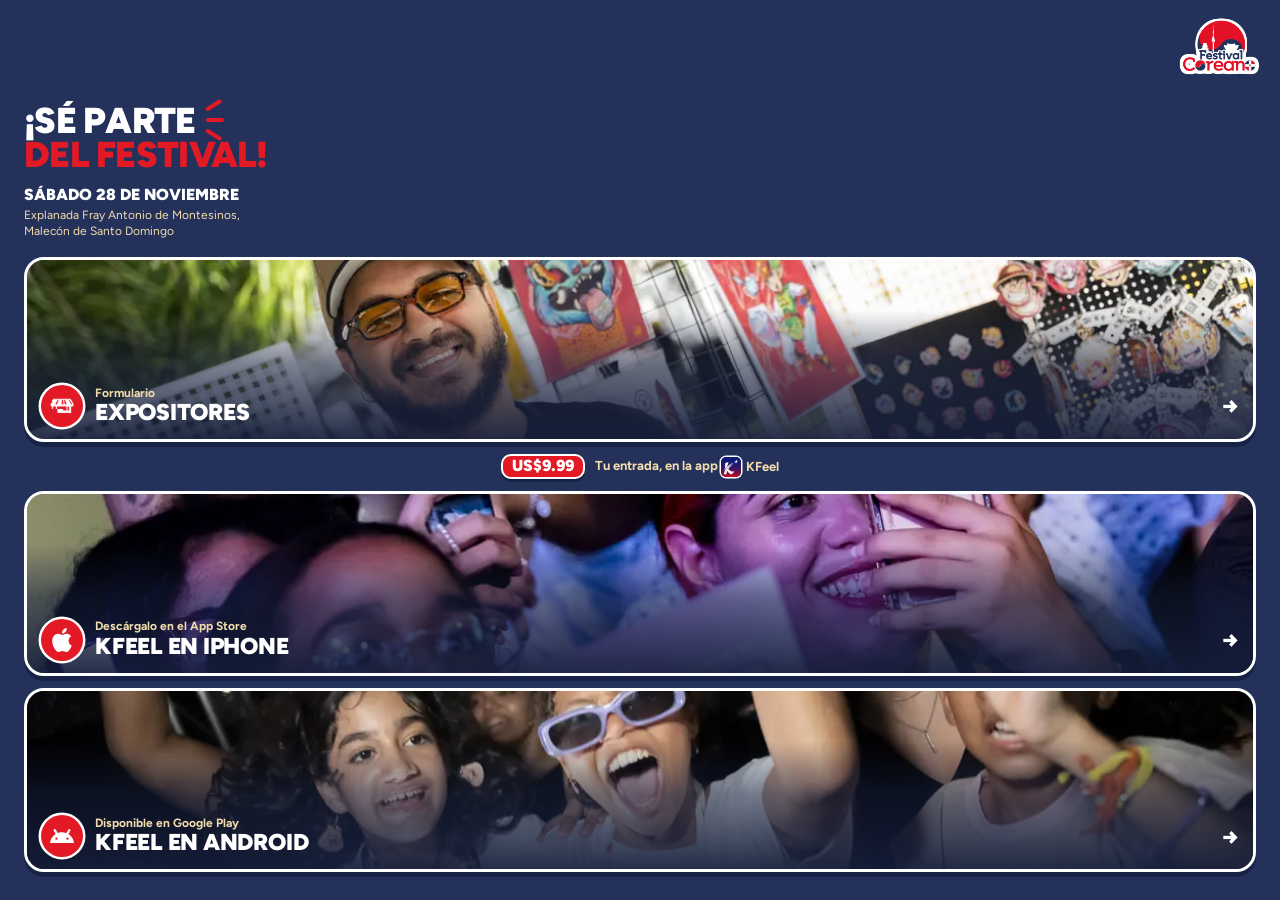
==== index.html @ 67c5ccd7 "Tres tarjetas con foto: Expositores, KFeel en iPhone y KFeel en Android Se quitan los formularios de" ====
<!doctype html>
<html lang="es">
<head>
<meta charset="utf-8">
<meta name="viewport" content="width=device-width, initial-scale=1, viewport-fit=cover">
<!-- Google tag (gtag.js) -->
<script async src="https://www.googletagmanager.com/gtag/js?id=G-Q073ND6GGD"></script>
<script>
  window.dataLayer = window.dataLayer || [];
  function gtag(){dataLayer.push(arguments);}
  gtag('js', new Date());

  // Analytics mide solo tres cosas: las visitas (page_view, que cuenta solo), los toques en las tiendas
  // (kfeel_android y kfeel_iphone, más abajo) y, una vez por visita, de qué enlace corto vino la gente:
  // /ig manda llegada_instagram y /tt manda llegada_tiktok. Los dos enlaces ponen utm_campaign=kfestrd2026;
  // sin esa etiqueta no se manda nada y la visita queda solo como page_view.
  gtag('config', 'G-Q073ND6GGD');
  (function () {
    var q = new URLSearchParams(location.search);
    var red = q.get('utm_campaign') === 'kfestrd2026' ? q.get('utm_source') : '';
    if (red !== 'instagram' && red !== 'tiktok') return;
    try { if (sessionStorage.getItem('llegada_enviada') === red) return; sessionStorage.setItem('llegada_enviada', red); } catch (e) {}
    gtag('event', 'llegada_' + red);
  })();
</script>
<!-- Meta Pixel Code -->
<script>
!function(f,b,e,v,n,t,s)
{if(f.fbq)return;n=f.fbq=function(){n.callMethod?
n.callMethod.apply(n,arguments):n.queue.push(arguments)};
if(!f._fbq)f._fbq=n;n.push=n;n.loaded=!0;n.version='2.0';
n.queue=[];t=b.createElement(e);t.async=!0;
t.src=v;s=b.getElementsByTagName(e)[0];
s.parentNode.insertBefore(t,s)}(window, document,'script',
'https://connect.facebook.net/en_US/fbevents.js');
fbq('init', '1114796387611197');
fbq('track', 'PageView');
</script>
<!-- End Meta Pixel Code -->
<!-- TikTok Pixel Code Start -->
<script>
!function (w, d, t) {
  w.TiktokAnalyticsObject=t;var ttq=w[t]=w[t]||[];ttq.methods=["page","track","identify","instances","debug","on","off","once","ready","alias","group","enableCookie","disableCookie","holdConsent","revokeConsent","grantConsent"],ttq.setAndDefer=function(t,e){t[e]=function(){t.push([e].concat(Array.prototype.slice.call(arguments,0)))}};for(var i=0;i<ttq.methods.length;i++)ttq.setAndDefer(ttq,ttq.methods[i]);ttq.instance=function(t){for(var e=ttq._i[t]||[],n=0;n<ttq.methods.length;n++)ttq.setAndDefer(e,ttq.methods[n]);return e},ttq.load=function(e,n){var r="https://analytics.tiktok.com/i18n/pixel/events.js",o=n&&n.partner;ttq._i=ttq._i||{},ttq._i[e]=[],ttq._i[e]._u=r,ttq._t=ttq._t||{},ttq._t[e]=+new Date,ttq._o=ttq._o||{},ttq._o[e]=n||{};n=document.createElement("script");n.type="text/javascript",n.async=!0,n.src=r+"?sdkid="+e+"&lib="+t;e=document.getElementsByTagName("script")[0];e.parentNode.insertBefore(n,e)};

  ttq.load('DBH21A3C77U8I4RJ18D0');
  ttq.page();
}(window, document, 'ttq');
</script>
<!-- TikTok Pixel Code End -->
<title>Festival Coreano RD 2026</title>
<meta name="description" content="Formularios y entrada del Festival Coreano RD, sábado 28 de noviembre de 2026 en el Malecón de Santo Domingo.">
<link rel="icon" href="assets/logo.png">
<meta name="google-site-verification" content="m5EvNS1UbblogTMlpq-ppuZZUgZYnqOOjz6ZH6lhXWU">
<meta name="facebook-domain-verification" content="5dp5u2o7buul19uvscwjt0ymgu2imk">
<link rel="preconnect" href="https://fonts.googleapis.com">
<link rel="preconnect" href="https://fonts.gstatic.com" crossorigin>
<link href="https://fonts.googleapis.com/css2?family=Figtree:wght@400;500;700;800;900&display=swap" rel="stylesheet">
<link rel="stylesheet" href="comun.css">
<style>
  /* Linktree del Festival Coreano RD 2026 · versión E1 «Cartel compacto», con tarjetas con foto.
     Marino liso, logo con contorno blanco arriba a la derecha, trazos rojos de impacto y stickers rojos con borde blanco. */
  body { display: grid; position: relative; isolation: isolate; background-color: var(--marino); color: var(--blanco); }
  .impacto { position: relative; display: inline-block; width: 26px; height: 30px; vertical-align: top; margin-left: 6px; }
  .impacto i { position: absolute; left: 4px; width: 18px; height: 4px; border-radius: 4px; background: var(--rojo); transform-origin: left center; }
  .impacto i:nth-child(1) { top: 4px; transform: rotate(-32deg); }
  .impacto i:nth-child(2) { top: 14px; }
  .impacto i:nth-child(3) { top: 24px; transform: rotate(32deg); }
  header { position: relative; padding: 86px 24px 0; }
  h1 { margin: 0; text-transform: uppercase; font-size: clamp(30px, 9vw, 36px); font-weight: 900; line-height: .94; letter-spacing: -0.02em; }
  h1 span { display: block; }
  h1 .l2 { color: var(--rojo); }
  .logo { position: absolute; top: 14px; right: 18px; width: 84px; height: auto;
    filter: drop-shadow(2px 0 0 #fff) drop-shadow(-2px 0 0 #fff) drop-shadow(0 2px 0 #fff) drop-shadow(0 -2px 0 #fff); }

  /* las tarjetas con foto ocupan el alto que sobra, repartido en partes iguales: no quedan huecos muertos */
  .tarjetas { min-height: 0; display: grid; grid-template-rows: minmax(0, 1fr) auto minmax(0, 1fr) minmax(0, 1fr); gap: 12px;
    padding: 18px 24px max(28px, calc(env(safe-area-inset-bottom) + 14px)); }
  .tarjeta { position: relative; min-height: 0; overflow: hidden; isolation: isolate; display: flex; align-items: flex-end;
    border: 3px solid var(--blanco); border-radius: 20px; background: var(--humo); box-shadow: 0 5px 0 rgb(10 18 45 / .45);
    transition: scale 140ms ease-out; }
  .tarjeta img { position: absolute; inset: 0; z-index: -2; width: 100%; height: 100%; object-fit: cover; }
  /* velo marino abajo para que el texto se lea sobre cualquier foto */
  .tarjeta::before { content: ""; position: absolute; inset: 0; z-index: -1;
    background: linear-gradient(to top, rgb(20 29 58 / .92) 0, rgb(20 29 58 / .55) 42%, rgb(20 29 58 / 0) 72%); }
  .pie { display: flex; align-items: center; gap: 12px; width: 100%; padding: 0 14px 12px; }
  .disco { flex: none; width: 42px; height: 42px; border-radius: 50%; display: grid; place-items: center; background: var(--rojo); color: var(--blanco);
    box-shadow: 0 0 0 2.5px var(--blanco); }
  .disco .ico-m { width: 24px; height: 24px; }
  .pie .txt { min-width: 0; flex: 1; line-height: 1.1; }
  .pie small { display: block; font-size: 12px; font-weight: 700; color: var(--crema); white-space: nowrap; overflow: hidden; text-overflow: ellipsis; }
  .pie b { display: block; font-size: clamp(19px, 5.6vw, 23px); font-weight: 900; text-transform: uppercase; letter-spacing: -.01em; white-space: nowrap; }
  .flecha { flex: none; font-size: 22px; font-weight: 900; }
  .tarjeta.cerrado { opacity: .55; }
  .tarjeta:active { scale: 0.97; }
  .tarjeta:focus-visible { outline: 3px solid var(--crema); outline-offset: 3px; }
  .kfeel-mini { display: inline-flex; align-items: center; gap: 5px; white-space: nowrap; vertical-align: middle; }
  .kfeel-mini img { width: 20px; height: 20px; border-radius: 5px; box-shadow: 0 0 0 1.5px var(--blanco); display: block; }
  .sticker { flex: none; padding: 1px 9px 2px; border: 2.5px solid var(--blanco); border-radius: 10px; background: var(--rojo); color: var(--blanco);
    font-size: 16px; font-weight: 900; line-height: 1.15; box-shadow: 0 3px 0 rgb(10 18 45 / .45); }
  [data-contador][hidden] { display: none !important; }
  .entrada { margin: 0; display: flex; align-items: center; justify-content: center; gap: 10px; font-size: 13px; font-weight: 700; color: var(--crema); }

  body { grid-template-rows: auto minmax(0, 1fr); }
  /* el contador usa la franja vacía junto al logo */
  .contador { position: absolute; top: 16px; left: 24px; display: flex; align-items: baseline; gap: 6px;
    padding: 6px 14px 7px; border-radius: 14px; background: var(--crema); color: var(--marino);
    font-size: 15px; font-weight: 800; box-shadow: 0 4px 0 var(--rojo); rotate: -2deg; }
  .contador strong { font-size: 30px; font-weight: 900; line-height: 1; letter-spacing: -.02em; color: var(--rojo); }
  header { padding-top: 104px; } /* franja más alta: el contador respira sobre el titular */
  .bajada { margin: 14px 0 0; }
  .dia { font-size: clamp(14px, 4.2vw, 16px); font-weight: 900; text-transform: uppercase; line-height: 1.15; }
  .lugar { margin-top: 3px; font-size: 12px; line-height: 1.35; color: var(--crema); }
  @media (max-height: 700px) { body > header { padding-top: 92px; } .tarjetas { gap: 10px; padding-top: 14px; padding-bottom: max(20px, calc(env(safe-area-inset-bottom) + 10px)); } .contador { top: 12px; } .contador strong { font-size: 24px; } }

  @media (max-height: 700px) {
    header { padding-top: 76px; }
    .logo { width: 74px; top: 10px; }
    h1 { font-size: 29px; }
  }
</style>
</head>
<body>
<noscript><img height="1" width="1" style="display:none" alt=""
src="https://www.facebook.com/tr?id=1114796387611197&ev=PageView&noscript=1"
/></noscript>


  <header>
    <img class="logo entra" style="--n:0" src="assets/logo.png" alt="Festival Coreano RD">
    <p class="contador entra" style="--n:0" data-contador="corto" hidden></p>
    <h1><span class="l1 entra" style="--n:0">¡Sé parte<span class="impacto" aria-hidden="true"><i></i><i></i><i></i></span></span><span class="l2 entra" style="--n:1">del festival!</span></h1>
    <div class="bajada entra" style="--n:2"><p class="dia" style="margin:0">Sábado 28 de noviembre</p><p class="lugar" style="margin:3px 0 0">Explanada Fray Antonio de Montesinos,<br>Malecón de Santo Domingo</p></div>
  </header>
  <main class="tarjetas" aria-label="Formulario de expositores y descarga de KFeel">
    <p class="entrada entra" style="--n:4"><span class="sticker" aria-label="Entrada: 9.99 dólares">US$9.99</span><span>Tu entrada, en la app <span class="kfeel-mini"><img src="iconos/kfeel.png" alt="" width="20" height="20">KFeel</span></span></p>
  </main>


<script type="module">
  import { BOTONES, TIENDAS, externo, plazo, avisarPendientes, redDeOrigen, enlaceTienda } from './enlaces.js?v=13';
  avisarPendientes();

  // Los íconos van en blanco dentro de un círculo rojo, como en "¿Cómo acceder?"
  // (el puesto de expositores sale del ícono oficial de la marca, recortado como silueta en PNG)
  const glifo = e => `<span class="ico-m" style="--src:url('iconos/${e.icono.includes('.') ? e.icono : e.icono + '.svg'}')" aria-hidden="true"></span>`;

  // Las tiendas llevan la red de origen dentro del enlace de Google Play (y para los píxeles)
  const red = redDeOrigen();
  const tarjeta = (e, n, href, evento) => `
    <a class="tarjeta entra${plazo(e)?.cerrado ? ' cerrado' : ''}" style="--n:${n}" href="${href}"${externo(e)} data-boton="${e.titulo}"${evento ? ` data-evento="${evento}"` : ''} aria-label="${e.nombre}: ${e.arriba}">
      <img src="fotos/${e.foto}.webp" alt="" style="object-position:${e.encuadre}" decoding="async">
      <span class="pie"><span class="disco">${glifo(e)}</span><span class="txt"><small>${e.arriba}</small><b>${e.nombre}</b></span><span class="flecha" aria-hidden="true">→</span></span>
    </a>`;
  const tarjetas = document.querySelector('.tarjetas'), entrada = tarjetas.querySelector('.entrada');
  entrada.insertAdjacentHTML('beforebegin', BOTONES.map(e => tarjeta(e, 3, e.url)).join(''));
  entrada.insertAdjacentHTML('afterend', TIENDAS.map((t, i) => tarjeta(t, 5 + i, enlaceTienda(t, red), t.evento)).join(''));

  {
    const hoy = new Date(), fiesta = new Date(2026, 10, 28);
    const dias = Math.round((fiesta - new Date(hoy.getFullYear(), hoy.getMonth(), hoy.getDate())) / 864e5);
    const verbo = dias === 1 ? 'Falta' : 'Faltan', unidad = dias === 1 ? 'día' : 'días';
    document.querySelectorAll('[data-contador]').forEach(c => {
      if (dias < 0) return;
      const modo = c.dataset.contador;
      c.innerHTML = dias === 0 ? '<strong>¡Es hoy!</strong>'
        : modo === 'pila' ? `<small>${verbo}</small><strong>${dias}</strong><small>${unidad}</small>`
        : `${verbo} <strong>${dias}</strong> ${unidad}${modo === 'frase' ? ' para el festival' : ''}`;
      c.hidden = false;
    });
  }

  // Cada toque que abre un enlace se mide en los píxeles de Meta y TikTok, con el origen de la visita.
  // En Google Analytics solo se cuentan los toques en las tiendas: kfeel_iphone y kfeel_android.
  function medir(boton, href, evento) {
    if (evento && typeof gtag === 'function') gtag('event', evento, { transport_type: 'beacon' });
    // Para los dos píxeles: a dónde lleva el botón decide el evento estándar, el que los anuncios pueden
    // optimizar. Las tiendas de KFeel son donde se compra la entrada; los formularios, un registro.
    const esApp = /apps\.apple\.com|play\.google\.com/.test(href);
    const esFormulario = /docs\.google\.com\/forms/.test(href);
    if (typeof fbq === 'function') {
      if (esApp) fbq('track', 'InitiateCheckout', { content_name: boton, content_category: 'Entrada en KFeel' });
      else if (esFormulario) fbq('track', 'Lead', { content_name: boton, content_category: 'Formulario' });
      // Evento propio con el nombre de cada botón, igual que en Analytics
      fbq('trackCustom', 'ClicBoton', { boton, destino: href, red_origen: red });
    }
    // TikTok: los mismos dos momentos que en Meta y con los mismos nombres (Lead en los formularios,
    // InitiateCheckout en las tiendas), más el mismo ClicBoton propio, para poder cruzar las tres
    // mediciones botón por botón. Ojo: «SubmitForm» es un alias viejo que el SDK traduce a Lead antes
    // de enviarlo, así que se manda Lead directo y el panel de TikTok muestra lo mismo que dice este código.
    if (typeof ttq !== 'undefined' && typeof ttq.track === 'function') {
      if (esApp) ttq.track('InitiateCheckout', { content_name: boton, content_type: 'product', description: 'Entrada en KFeel' });
      else if (esFormulario) ttq.track('Lead', { content_name: boton, description: 'Formulario' });
      ttq.track('ClicBoton', { content_name: boton, description: href, red_origen: red });
    }
  }

  tarjetas.addEventListener('click', e => {
    const a = e.target.closest('.tarjeta');
    if (!a || e.defaultPrevented) return;
    const href = a.getAttribute('href');
    if (!href || href.startsWith('#')) return;
    medir(a.dataset.boton, href, a.dataset.evento);
  });
</script>
</body>
</html>
---- comun.css ----
/* Base del linktree: colores y tipografía del sistema visual del Festival Coreano RD */
:root {
  --rojo: #e31a26;
  --marino: #23315b;
  --crema: #f2dcad;
  --papel: #f4f4f2;
  --gris: #c9cacc;
  --humo: #5f6882;
  --blanco: #fff;
  /* Avenir Next solo existe en Apple; Figtree es la alternativa web más cercana para Android */
  --letra: "Avenir Next", "Avenir", "Figtree", system-ui, sans-serif;
  --salida: cubic-bezier(0.23, 1, 0.32, 1);
}

* { box-sizing: border-box; }
html, body { margin: 0; height: 100%; }
body {
  height: 100dvh;
  overflow: hidden;
  font-family: var(--letra);
  -webkit-font-smoothing: antialiased;
  -webkit-tap-highlight-color: transparent;
  overscroll-behavior: none;
}
a { color: inherit; text-decoration: none; }
img { display: block; }

/* Ícono monocromo pintado con el color del texto */
.ico-m {
  display: block;
  background: currentColor;
  -webkit-mask: var(--src) center / contain no-repeat;
          mask: var(--src) center / contain no-repeat;
}

/* Entrada en cascada (frame.md: etiqueta, línea 1, línea 2…) */
.entra { opacity: 0; transform: translateY(10px); animation: entra 520ms var(--salida) forwards; animation-delay: calc(var(--n, 0) * 90ms + 80ms); }
@keyframes entra { to { opacity: 1; transform: none; } }

.solo-lector {
  position: absolute; width: 1px; height: 1px; overflow: hidden;
  clip: rect(0 0 0 0); white-space: nowrap;
}

@media (prefers-reduced-motion: reduce) {
  .entra { animation: aparece 200ms ease forwards; transform: none; }
  @keyframes aparece { to { opacity: 1; } }
}
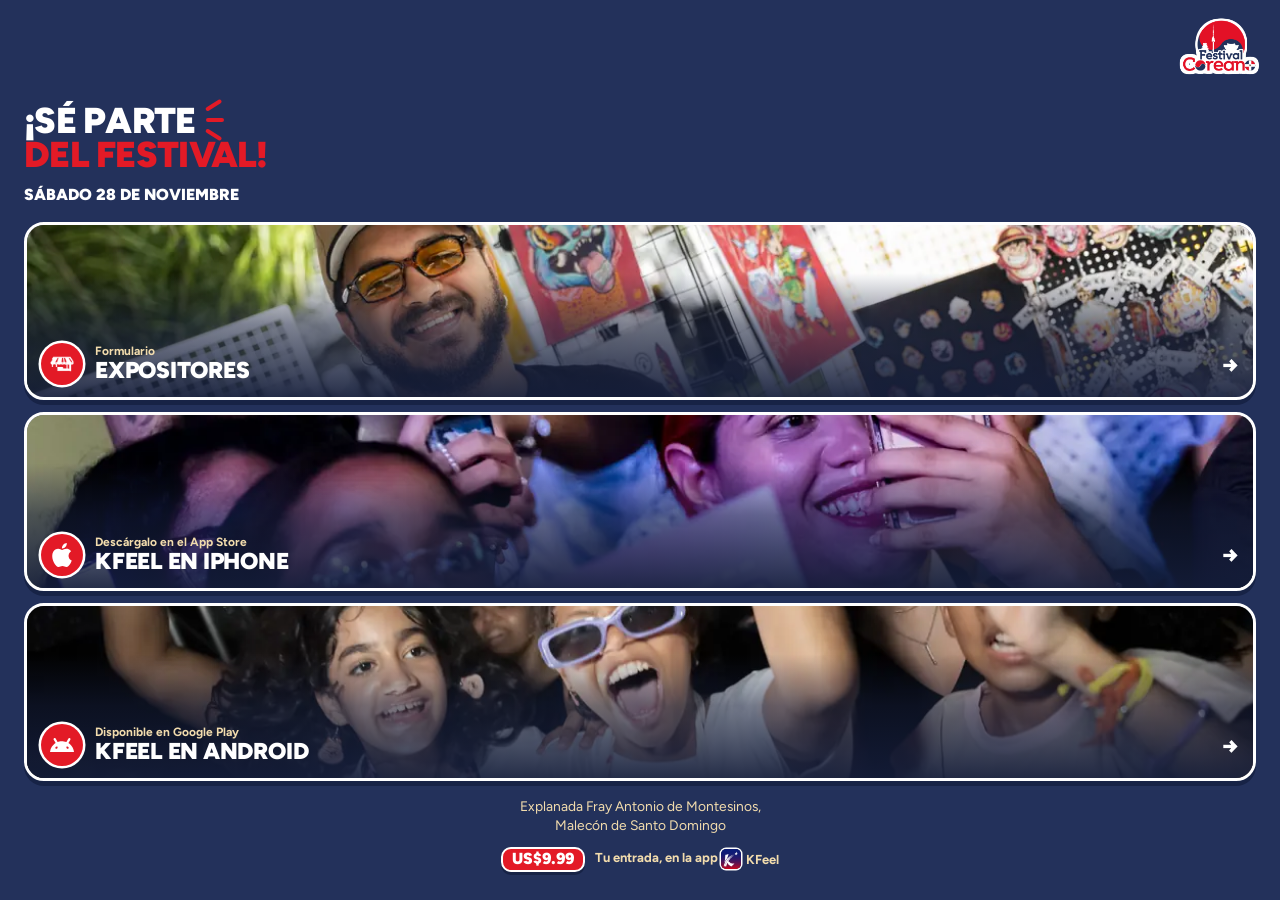
==== commit 93c07599: "Orden: titular, fecha, tarjetas, lugar y precio El lugar pasa debajo de las tarjetas, 15 % más grand" ====
--- a/index.html
+++ b/index.html
@@ -73,8 +73,7 @@
     filter: drop-shadow(2px 0 0 #fff) drop-shadow(-2px 0 0 #fff) drop-shadow(0 2px 0 #fff) drop-shadow(0 -2px 0 #fff); }
 
   /* las tarjetas con foto ocupan el alto que sobra, repartido en partes iguales: no quedan huecos muertos */
-  .tarjetas { min-height: 0; display: grid; grid-template-rows: minmax(0, 1fr) auto minmax(0, 1fr) minmax(0, 1fr); gap: 12px;
-    padding: 18px 24px max(28px, calc(env(safe-area-inset-bottom) + 14px)); }
+  .tarjetas { min-height: 0; display: grid; grid-template-rows: repeat(3, minmax(0, 1fr)); gap: 12px; padding: 18px 24px 0; }
   .tarjeta { position: relative; min-height: 0; overflow: hidden; isolation: isolate; display: flex; align-items: flex-end;
     border: 3px solid var(--blanco); border-radius: 20px; background: var(--humo); box-shadow: 0 5px 0 rgb(10 18 45 / .45);
     transition: scale 140ms ease-out; }
@@ -100,7 +99,7 @@
   [data-contador][hidden] { display: none !important; }
   .entrada { margin: 0; display: flex; align-items: center; justify-content: center; gap: 10px; font-size: 13px; font-weight: 700; color: var(--crema); }
 
-  body { grid-template-rows: auto minmax(0, 1fr); }
+  body { grid-template-rows: auto minmax(0, 1fr) auto; }
   /* el contador usa la franja vacía junto al logo */
   .contador { position: absolute; top: 16px; left: 24px; display: flex; align-items: baseline; gap: 6px;
     padding: 6px 14px 7px; border-radius: 14px; background: var(--crema); color: var(--marino);
@@ -109,8 +108,10 @@
   header { padding-top: 104px; } /* franja más alta: el contador respira sobre el titular */
   .bajada { margin: 14px 0 0; }
   .dia { font-size: clamp(14px, 4.2vw, 16px); font-weight: 900; text-transform: uppercase; line-height: 1.15; }
-  .lugar { margin-top: 3px; font-size: 12px; line-height: 1.35; color: var(--crema); }
-  @media (max-height: 700px) { body > header { padding-top: 92px; } .tarjetas { gap: 10px; padding-top: 14px; padding-bottom: max(20px, calc(env(safe-area-inset-bottom) + 10px)); } .contador { top: 12px; } .contador strong { font-size: 24px; } }
+  /* abajo, el lugar y el precio de la entrada, centrados */
+  .cierre { padding: 16px 24px max(28px, calc(env(safe-area-inset-bottom) + 14px)); text-align: center; }
+  .lugar { margin: 0 0 12px; font-size: 13.8px; line-height: 1.35; color: var(--crema); } /* 15 % más grande que los 12 px de antes */
+  @media (max-height: 700px) { body > header { padding-top: 92px; } .tarjetas { gap: 10px; padding-top: 14px; } .cierre { padding-top: 12px; padding-bottom: max(20px, calc(env(safe-area-inset-bottom) + 10px)); } .lugar { margin-bottom: 8px; } .contador { top: 12px; } .contador strong { font-size: 24px; } }
 
   @media (max-height: 700px) {
     header { padding-top: 76px; }
@@ -129,11 +130,13 @@
     <img class="logo entra" style="--n:0" src="assets/logo.png" alt="Festival Coreano RD">
     <p class="contador entra" style="--n:0" data-contador="corto" hidden></p>
     <h1><span class="l1 entra" style="--n:0">¡Sé parte<span class="impacto" aria-hidden="true"><i></i><i></i><i></i></span></span><span class="l2 entra" style="--n:1">del festival!</span></h1>
-    <div class="bajada entra" style="--n:2"><p class="dia" style="margin:0">Sábado 28 de noviembre</p><p class="lugar" style="margin:3px 0 0">Explanada Fray Antonio de Montesinos,<br>Malecón de Santo Domingo</p></div>
+    <div class="bajada entra" style="--n:2"><p class="dia" style="margin:0">Sábado 28 de noviembre</p></div>
   </header>
-  <main class="tarjetas" aria-label="Formulario de expositores y descarga de KFeel">
-    <p class="entrada entra" style="--n:4"><span class="sticker" aria-label="Entrada: 9.99 dólares">US$9.99</span><span>Tu entrada, en la app <span class="kfeel-mini"><img src="iconos/kfeel.png" alt="" width="20" height="20">KFeel</span></span></p>
-  </main>
+  <main class="tarjetas" aria-label="Formulario de expositores y descarga de KFeel"></main>
+  <footer class="cierre entra" style="--n:6">
+    <p class="lugar">Explanada Fray Antonio de Montesinos,<br>Malecón de Santo Domingo</p>
+    <p class="entrada"><span class="sticker" aria-label="Entrada: 9.99 dólares">US$9.99</span><span>Tu entrada, en la app <span class="kfeel-mini"><img src="iconos/kfeel.png" alt="" width="20" height="20">KFeel</span></span></p>
+  </footer>
 
 
 <script type="module">
@@ -151,9 +154,8 @@
       <img src="fotos/${e.foto}.webp" alt="" style="object-position:${e.encuadre}" decoding="async">
       <span class="pie"><span class="disco">${glifo(e)}</span><span class="txt"><small>${e.arriba}</small><b>${e.nombre}</b></span><span class="flecha" aria-hidden="true">→</span></span>
     </a>`;
-  const tarjetas = document.querySelector('.tarjetas'), entrada = tarjetas.querySelector('.entrada');
-  entrada.insertAdjacentHTML('beforebegin', BOTONES.map(e => tarjeta(e, 3, e.url)).join(''));
-  entrada.insertAdjacentHTML('afterend', TIENDAS.map((t, i) => tarjeta(t, 5 + i, enlaceTienda(t, red), t.evento)).join(''));
+  const tarjetas = document.querySelector('.tarjetas');
+  tarjetas.innerHTML = [...BOTONES.map(e => tarjeta(e, 3, e.url)), ...TIENDAS.map((t, i) => tarjeta(t, 4 + i, enlaceTienda(t, red), t.evento))].join('');
 
   {
     const hoy = new Date(), fiesta = new Date(2026, 10, 28);
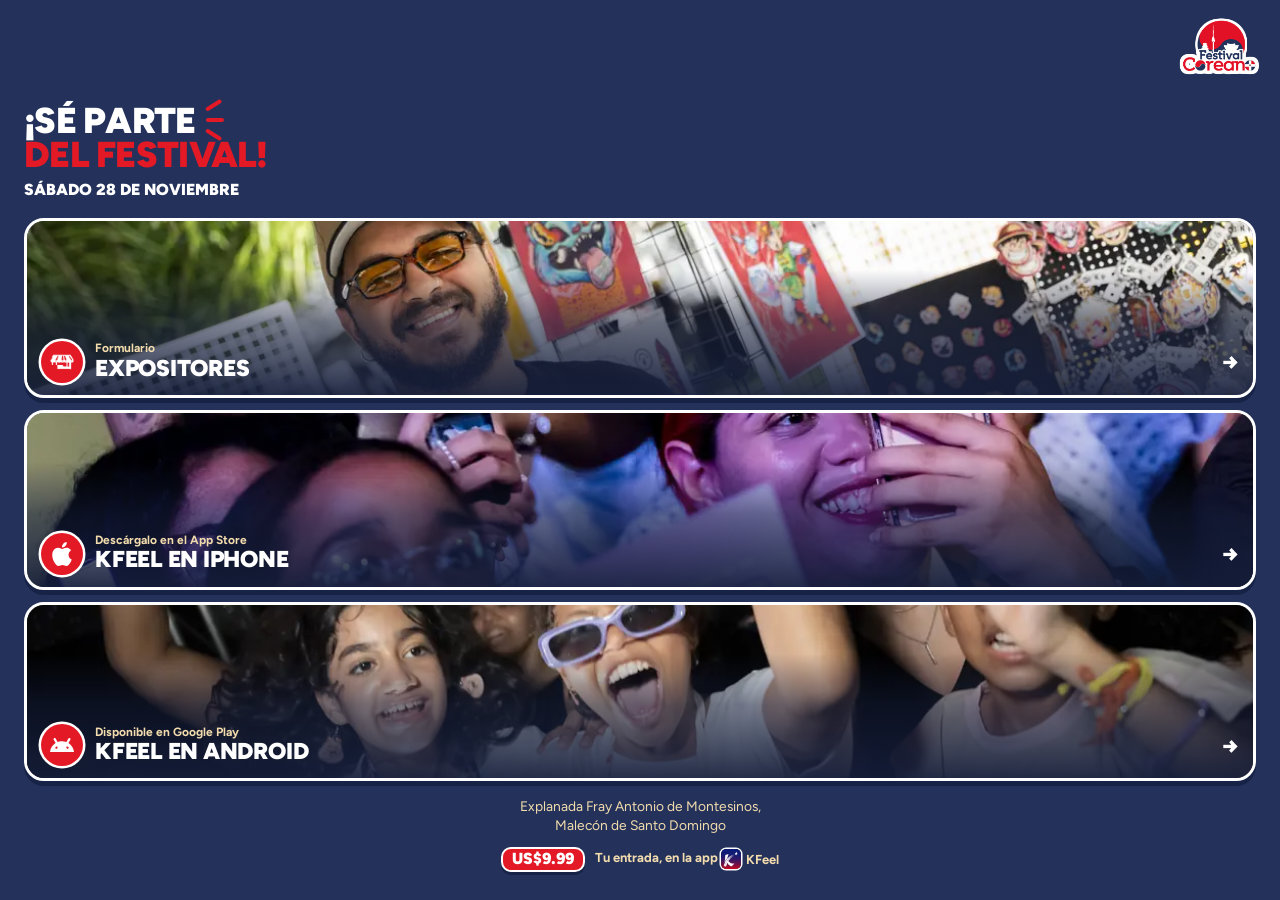
==== commit 61f7f993: "30 % menos espacio entre el titular y la fecha (14 → 9,8 px) Co-Authored-By: Claude Opus 5.5 <norepl" ====
--- a/index.html
+++ b/index.html
@@ -106,7 +106,7 @@
     font-size: 15px; font-weight: 800; box-shadow: 0 4px 0 var(--rojo); rotate: -2deg; }
   .contador strong { font-size: 30px; font-weight: 900; line-height: 1; letter-spacing: -.02em; color: var(--rojo); }
   header { padding-top: 104px; } /* franja más alta: el contador respira sobre el titular */
-  .bajada { margin: 14px 0 0; }
+  .bajada { margin: 9.8px 0 0; } /* 30 % menos espacio entre el titular y la fecha (antes 14 px) */
   .dia { font-size: clamp(14px, 4.2vw, 16px); font-weight: 900; text-transform: uppercase; line-height: 1.15; }
   /* abajo, el lugar y el precio de la entrada, centrados */
   .cierre { padding: 16px 24px max(28px, calc(env(safe-area-inset-bottom) + 14px)); text-align: center; }
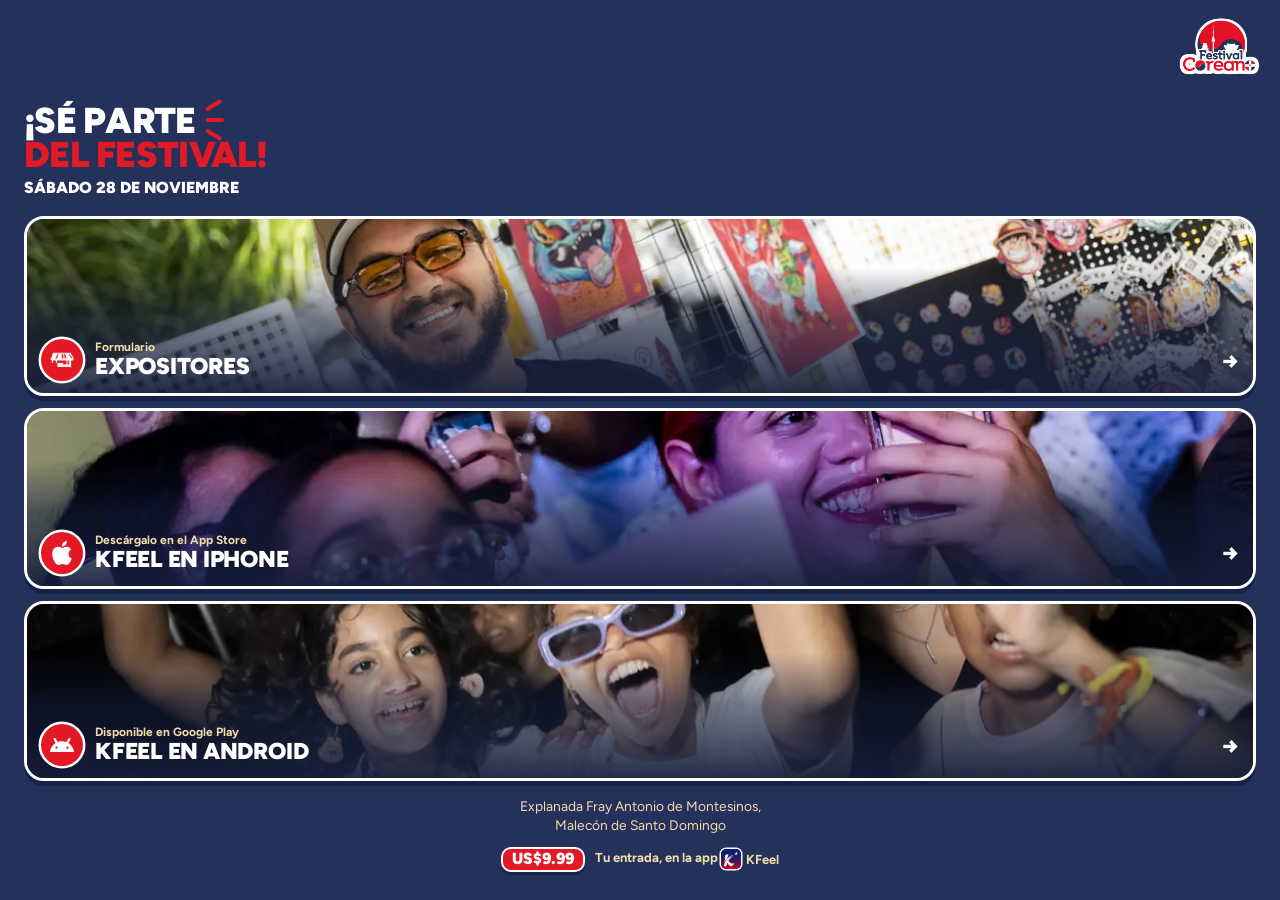
==== commit 8fe092b1: "20 % menos espacio entre el titular y la fecha (9,8 → 7,84 px) Co-Authored-By: Claude Opus 5.5 <nore" ====
--- a/index.html
+++ b/index.html
@@ -106,7 +106,7 @@
     font-size: 15px; font-weight: 800; box-shadow: 0 4px 0 var(--rojo); rotate: -2deg; }
   .contador strong { font-size: 30px; font-weight: 900; line-height: 1; letter-spacing: -.02em; color: var(--rojo); }
   header { padding-top: 104px; } /* franja más alta: el contador respira sobre el titular */
-  .bajada { margin: 9.8px 0 0; } /* 30 % menos espacio entre el titular y la fecha (antes 14 px) */
+  .bajada { margin: 7.84px 0 0; } /* espacio entre el titular y la fecha: 14 px, -30 % y luego -20 % */
   .dia { font-size: clamp(14px, 4.2vw, 16px); font-weight: 900; text-transform: uppercase; line-height: 1.15; }
   /* abajo, el lugar y el precio de la entrada, centrados */
   .cierre { padding: 16px 24px max(28px, calc(env(safe-area-inset-bottom) + 14px)); text-align: center; }
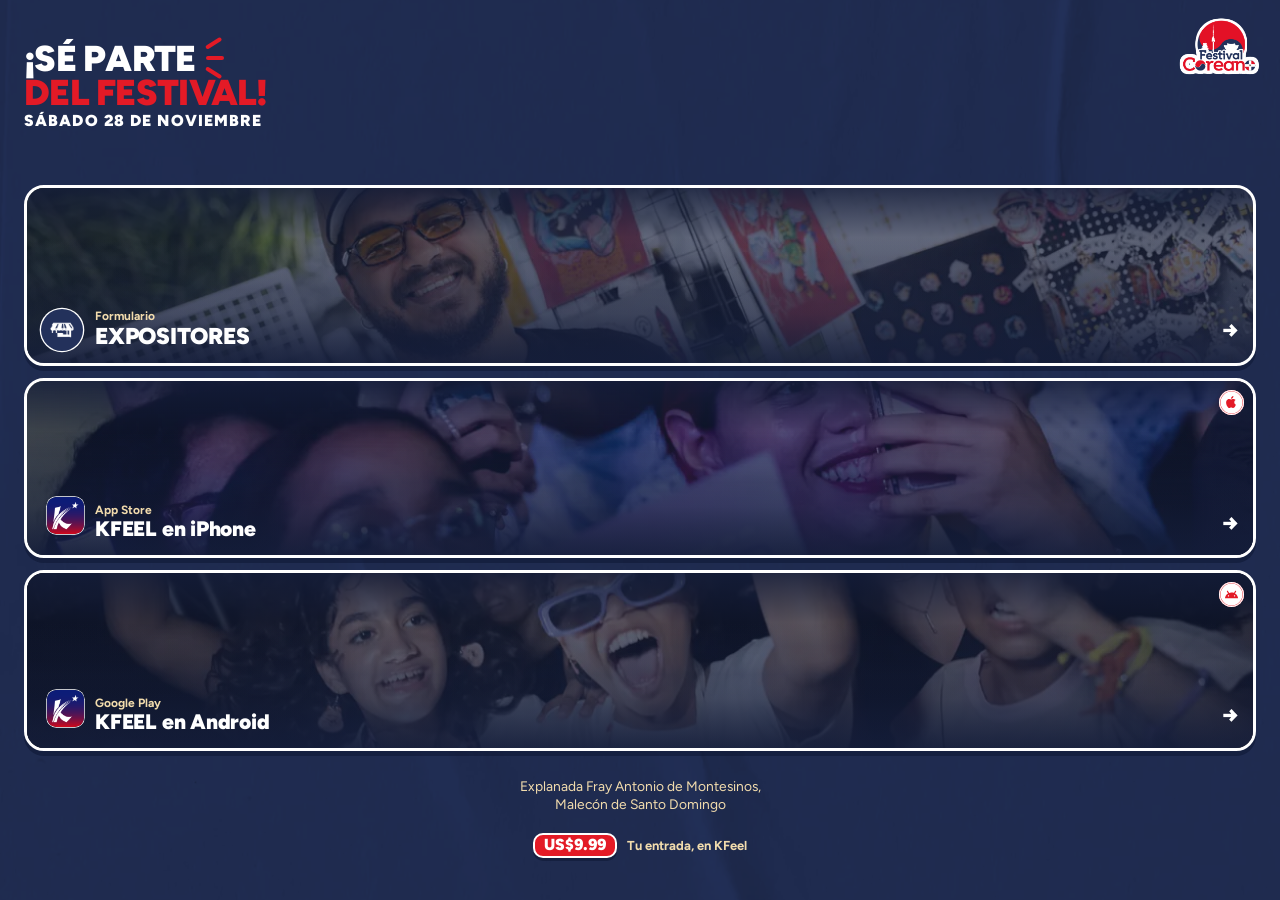
==== commit 190cdac4: "Diseño del SVG del 3 nov: fondo de papel, contador bajo el logo e ícono de KFeel en las tiendas - Fo" ====
--- a/index.html
+++ b/index.html
@@ -57,15 +57,16 @@
 <link href="https://fonts.googleapis.com/css2?family=Figtree:wght@400;500;700;800;900&display=swap" rel="stylesheet">
 <link rel="stylesheet" href="comun.css">
 <style>
-  /* Linktree del Festival Coreano RD 2026 · versión E1 «Cartel compacto», con tarjetas con foto.
-     Marino liso, logo con contorno blanco arriba a la derecha, trazos rojos de impacto y stickers rojos con borde blanco. */
-  body { display: grid; position: relative; isolation: isolate; background-color: var(--marino); color: var(--blanco); }
+  /* Linktree del Festival Coreano RD 2026 · versión E1 «Cartel compacto», con tarjetas con foto (diseño del SVG del 3 nov).
+     Marino sobre papel arrugado, logo con contorno blanco arriba a la derecha, trazos rojos de impacto y stickers rojos con borde blanco. */
+  body { display: grid; position: relative; isolation: isolate; color: var(--blanco);
+    background: var(--marino) url('assets/papel.webp') center / cover; background-blend-mode: multiply; }
   .impacto { position: relative; display: inline-block; width: 26px; height: 30px; vertical-align: top; margin-left: 6px; }
   .impacto i { position: absolute; left: 4px; width: 18px; height: 4px; border-radius: 4px; background: var(--rojo); transform-origin: left center; }
   .impacto i:nth-child(1) { top: 4px; transform: rotate(-32deg); }
   .impacto i:nth-child(2) { top: 14px; }
   .impacto i:nth-child(3) { top: 24px; transform: rotate(32deg); }
-  header { position: relative; padding: 86px 24px 0; }
+  header { position: relative; padding: 42px 24px 0; }
   h1 { margin: 0; text-transform: uppercase; font-size: clamp(30px, 9vw, 36px); font-weight: 900; line-height: .94; letter-spacing: -0.02em; }
   h1 span { display: block; }
   h1 .l2 { color: var(--rojo); }
@@ -73,50 +74,62 @@
     filter: drop-shadow(2px 0 0 #fff) drop-shadow(-2px 0 0 #fff) drop-shadow(0 2px 0 #fff) drop-shadow(0 -2px 0 #fff); }
 
   /* las tarjetas con foto ocupan el alto que sobra, repartido en partes iguales: no quedan huecos muertos */
-  .tarjetas { min-height: 0; display: grid; grid-template-rows: repeat(3, minmax(0, 1fr)); gap: 12px; padding: 18px 24px 0; }
+  .tarjetas { min-height: 0; display: grid; grid-template-rows: repeat(3, minmax(0, 1fr)); gap: 12px; padding: 55px 24px 0; }
   .tarjeta { position: relative; min-height: 0; overflow: hidden; isolation: isolate; display: flex; align-items: flex-end;
     border: 3px solid var(--blanco); border-radius: 20px; background: var(--humo); box-shadow: 0 5px 0 rgb(10 18 45 / .45);
     transition: scale 140ms ease-out; }
-  .tarjeta img { position: absolute; inset: 0; z-index: -2; width: 100%; height: 100%; object-fit: cover; }
-  /* velo marino abajo para que el texto se lea sobre cualquier foto */
-  .tarjeta::before { content: ""; position: absolute; inset: 0; z-index: -1;
+  .tarjeta > img { position: absolute; inset: 0; z-index: -2; width: 100%; height: 100%; object-fit: cover; }
+  /* velo marino arriba y abajo (abajo, doble) para que el texto y la insignia se lean sobre cualquier foto */
+  .tarjeta::before, .tarjeta::after { content: ""; position: absolute; inset: 0; z-index: -1;
     background: linear-gradient(to top, rgb(20 29 58 / .92) 0, rgb(20 29 58 / .55) 42%, rgb(20 29 58 / 0) 72%); }
+  .tarjeta::before { background: linear-gradient(to bottom, rgb(20 29 58 / .92) 0, rgb(20 29 58 / .55) 42%, rgb(20 29 58 / 0) 72%),
+    linear-gradient(to top, rgb(20 29 58 / .92) 0, rgb(20 29 58 / .55) 42%, rgb(20 29 58 / 0) 72%); }
+  .tarjeta::after { opacity: .54; }
   .pie { display: flex; align-items: center; gap: 12px; width: 100%; padding: 0 14px 12px; }
-  .disco { flex: none; width: 42px; height: 42px; border-radius: 50%; display: grid; place-items: center; background: var(--rojo); color: var(--blanco);
-    box-shadow: 0 0 0 2.5px var(--blanco); }
+  .disco { flex: none; width: 42px; height: 42px; border-radius: 50%; display: grid; place-items: center; background: var(--marino); color: var(--blanco);
+    box-shadow: 0 0 0 1.3px var(--blanco); }
+  /* en las tiendas va el ícono de KFeel en lugar del disco, y la tienda en una insignia blanca arriba a la derecha */
+  .disco.app { background: none; box-shadow: none; place-items: start end; }
+  .disco.app img { width: 37px; height: 37px; border-radius: 9.3px; box-shadow: 0 0 0 .7px var(--blanco); translate: 1px -4px; }
+  .insignia { position: absolute; top: 9px; right: 9px; width: 25px; height: 25px; border-radius: 50%; display: grid; place-items: center;
+    background: var(--blanco); color: var(--rojo); box-shadow: inset 0 0 0 1.2px var(--blanco), inset 0 0 0 1.55px var(--rojo); }
+  .insignia .ico-m { width: 12.8px; height: 12.8px; }
   .disco .ico-m { width: 24px; height: 24px; }
   .pie .txt { min-width: 0; flex: 1; line-height: 1.1; }
   .pie small { display: block; font-size: 12px; font-weight: 700; color: var(--crema); white-space: nowrap; overflow: hidden; text-overflow: ellipsis; }
   .pie b { display: block; font-size: clamp(19px, 5.6vw, 23px); font-weight: 900; text-transform: uppercase; letter-spacing: -.01em; white-space: nowrap; }
+  .tienda .pie b { font-size: clamp(17px, 5.07vw, 21px); text-transform: none; }
   .flecha { flex: none; font-size: 22px; font-weight: 900; }
   .tarjeta.cerrado { opacity: .55; }
   .tarjeta:active { scale: 0.97; }
   .tarjeta:focus-visible { outline: 3px solid var(--crema); outline-offset: 3px; }
-  .kfeel-mini { display: inline-flex; align-items: center; gap: 5px; white-space: nowrap; vertical-align: middle; }
-  .kfeel-mini img { width: 20px; height: 20px; border-radius: 5px; box-shadow: 0 0 0 1.5px var(--blanco); display: block; }
   .sticker { flex: none; padding: 1px 9px 2px; border: 2.5px solid var(--blanco); border-radius: 10px; background: var(--rojo); color: var(--blanco);
     font-size: 16px; font-weight: 900; line-height: 1.15; box-shadow: 0 3px 0 rgb(10 18 45 / .45); }
   [data-contador][hidden] { display: none !important; }
   .entrada { margin: 0; display: flex; align-items: center; justify-content: center; gap: 10px; font-size: 13px; font-weight: 700; color: var(--crema); }
 
   body { grid-template-rows: auto minmax(0, 1fr) auto; }
-  /* el contador usa la franja vacía junto al logo */
-  .contador { position: absolute; top: 16px; left: 24px; display: flex; align-items: baseline; gap: 6px;
-    padding: 6px 14px 7px; border-radius: 14px; background: var(--crema); color: var(--marino);
-    font-size: 15px; font-weight: 800; box-shadow: 0 4px 0 var(--rojo); rotate: -2deg; }
-  .contador strong { font-size: 30px; font-weight: 900; line-height: 1; letter-spacing: -.02em; color: var(--rojo); }
-  header { padding-top: 104px; } /* franja más alta: el contador respira sobre el titular */
-  .bajada { margin: 7.84px 0 0; } /* espacio entre el titular y la fecha: 14 px, -30 % y luego -20 % */
-  .dia { font-size: clamp(14px, 4.2vw, 16px); font-weight: 900; text-transform: uppercase; line-height: 1.15; }
+  /* el contador va bajo el logo, inclinado como un sticker */
+  .contador { position: absolute; top: 127.5px; right: 24px; margin: 0; display: flex; align-items: baseline; gap: 3.5px;
+    padding: 3.5px 8px 4px; border-radius: 999px; background: var(--crema); color: var(--marino);
+    font-size: 10px; font-weight: 800; box-shadow: 0 2.5px 0 var(--rojo); rotate: -12deg; }
+  .contador strong { font-size: 20px; font-weight: 900; line-height: 1; letter-spacing: -.02em; color: var(--rojo); }
+  .bajada { margin: 2px 0 0; }
+  /* la fecha, espaciada, ocupa el mismo ancho que «DEL FESTIVAL!» (su tamaño sigue al del titular) */
+  .dia { font-size: clamp(13.2px, 3.97vw, 15.9px); font-weight: 900; text-transform: uppercase; letter-spacing: .07em; line-height: 1.15; }
   /* abajo, el lugar y el precio de la entrada, centrados */
-  .cierre { padding: 16px 24px max(28px, calc(env(safe-area-inset-bottom) + 14px)); text-align: center; }
-  .lugar { margin: 0 0 12px; font-size: 13.8px; line-height: 1.35; color: var(--crema); } /* 15 % más grande que los 12 px de antes */
-  @media (max-height: 700px) { body > header { padding-top: 92px; } .tarjetas { gap: 10px; padding-top: 14px; } .cierre { padding-top: 12px; padding-bottom: max(20px, calc(env(safe-area-inset-bottom) + 10px)); } .lugar { margin-bottom: 8px; } .contador { top: 12px; } .contador strong { font-size: 24px; } }
-
+  .cierre { padding: 26px 24px max(42px, calc(env(safe-area-inset-bottom) + 28px)); text-align: center; }
+  .lugar { margin: 0 0 18.5px; font-size: 13.8px; line-height: 1.35; color: var(--crema); } /* 15 % más grande que los 12 px de antes */
+  /* pantallas bajas: todo más compacto y el contador sube junto a la fecha, a la derecha */
   @media (max-height: 700px) {
-    header { padding-top: 76px; }
+    header { padding-top: 30px; }
     .logo { width: 74px; top: 10px; }
     h1 { font-size: 29px; }
+    .dia { font-size: 12.8px; }
+    .contador { top: 82px; }
+    .tarjetas { gap: 10px; padding-top: 26px; }
+    .cierre { padding-top: 16px; padding-bottom: max(20px, calc(env(safe-area-inset-bottom) + 10px)); }
+    .lugar { margin-bottom: 10px; }
   }
 </style>
 </head>
@@ -135,24 +148,25 @@
   <main class="tarjetas" aria-label="Formulario de expositores y descarga de KFeel"></main>
   <footer class="cierre entra" style="--n:6">
     <p class="lugar">Explanada Fray Antonio de Montesinos,<br>Malecón de Santo Domingo</p>
-    <p class="entrada"><span class="sticker" aria-label="Entrada: 9.99 dólares">US$9.99</span><span>Tu entrada, en la app <span class="kfeel-mini"><img src="iconos/kfeel.png" alt="" width="20" height="20">KFeel</span></span></p>
+    <p class="entrada"><span class="sticker" aria-label="Entrada: 9.99 dólares">US$9.99</span><span>Tu entrada, en KFeel</span></p>
   </footer>
 
 
 <script type="module">
-  import { BOTONES, TIENDAS, externo, plazo, avisarPendientes, redDeOrigen, enlaceTienda } from './enlaces.js?v=13';
+  import { BOTONES, TIENDAS, externo, plazo, avisarPendientes, redDeOrigen, enlaceTienda } from './enlaces.js?v=14';
   avisarPendientes();
 
-  // Los íconos van en blanco dentro de un círculo rojo, como en "¿Cómo acceder?"
+  // El ícono del formulario va en blanco dentro de un círculo marino; el de cada tienda, en rojo dentro de su insignia
   // (el puesto de expositores sale del ícono oficial de la marca, recortado como silueta en PNG)
   const glifo = e => `<span class="ico-m" style="--src:url('iconos/${e.icono.includes('.') ? e.icono : e.icono + '.svg'}')" aria-hidden="true"></span>`;
 
   // Las tiendas llevan la red de origen dentro del enlace de Google Play (y para los píxeles)
   const red = redDeOrigen();
   const tarjeta = (e, n, href, evento) => `
-    <a class="tarjeta entra${plazo(e)?.cerrado ? ' cerrado' : ''}" style="--n:${n}" href="${href}"${externo(e)} data-boton="${e.titulo}"${evento ? ` data-evento="${evento}"` : ''} aria-label="${e.nombre}: ${e.arriba}">
+    <a class="tarjeta entra${e.evento ? ' tienda' : ''}${plazo(e)?.cerrado ? ' cerrado' : ''}" style="--n:${n}" href="${href}"${externo(e)} data-boton="${e.titulo}"${evento ? ` data-evento="${evento}"` : ''} aria-label="${e.nombre}: ${e.arriba}">
       <img src="fotos/${e.foto}.webp" alt="" style="object-position:${e.encuadre}" decoding="async">
-      <span class="pie"><span class="disco">${glifo(e)}</span><span class="txt"><small>${e.arriba}</small><b>${e.nombre}</b></span><span class="flecha" aria-hidden="true">→</span></span>
+      ${e.evento ? `<span class="insignia">${glifo(e)}</span>` : ''}
+      <span class="pie">${e.evento ? '<span class="disco app"><img src="iconos/kfeel.png" alt="" width="37" height="37"></span>' : `<span class="disco">${glifo(e)}</span>`}<span class="txt"><small>${e.arriba}</small><b>${e.rotulo ?? e.nombre}</b></span><span class="flecha" aria-hidden="true">→</span></span>
     </a>`;
   const tarjetas = document.querySelector('.tarjetas');
   tarjetas.innerHTML = [...BOTONES.map(e => tarjeta(e, 3, e.url)), ...TIENDAS.map((t, i) => tarjeta(t, 4 + i, enlaceTienda(t, red), t.evento))].join('');
